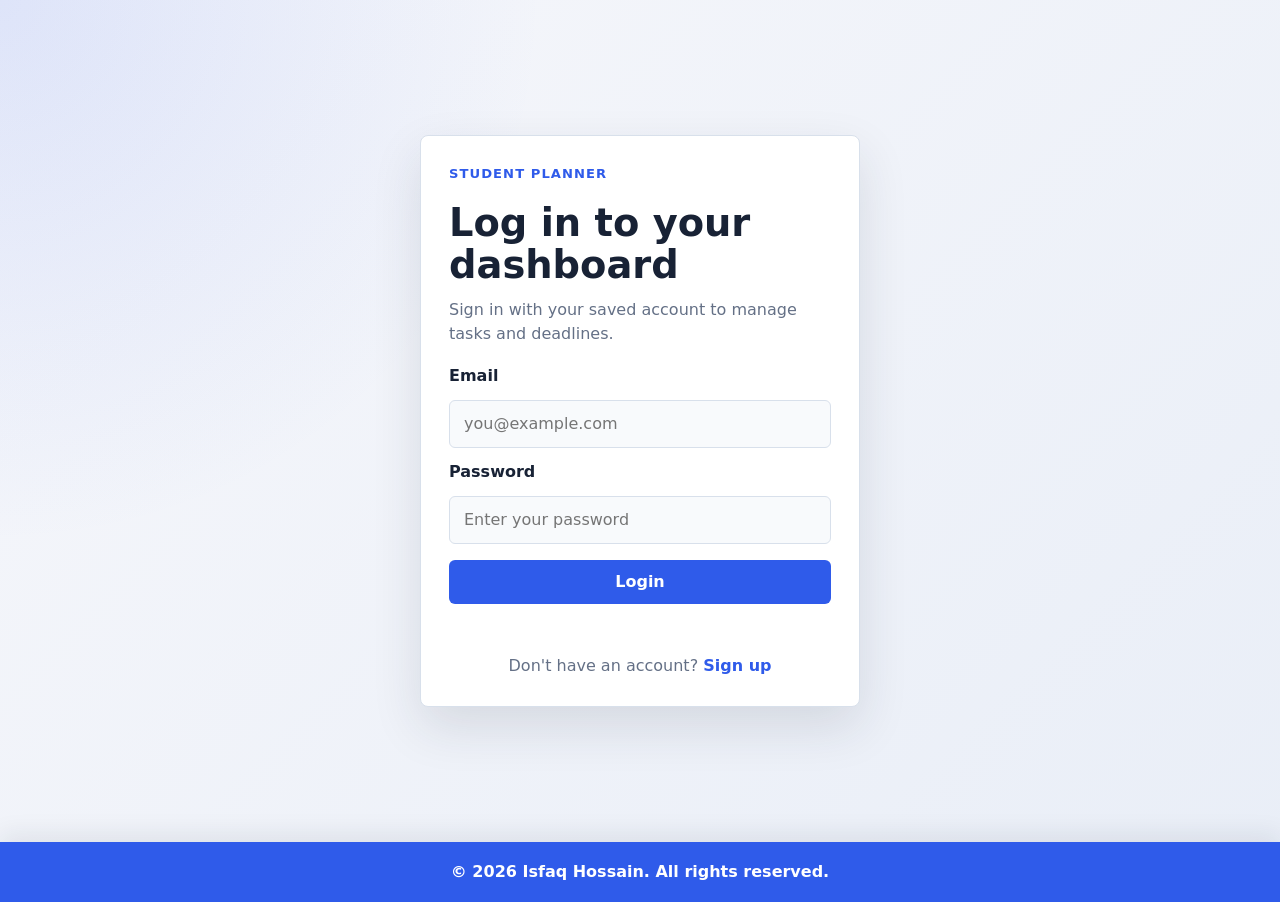
==== login.html @ cb1f7770 "Initial commit: Student Task Manager" ====
<!DOCTYPE html>
<html lang="en">
<head>
  <meta charset="UTF-8">
  <meta name="viewport" content="width=device-width, initial-scale=1.0">
  <title>Login | Student Task Manager</title>
  <link rel="stylesheet" href="style.css">
</head>
<body>
  <main class="page-content">
    <section class="login-view" aria-labelledby="login-title">
      <form id="login-form" class="login-card">
        <p class="eyebrow">Student Planner</p>
        <h1 id="login-title">Log in to your dashboard</h1>
        <p class="login-intro">Sign in with your saved account to manage tasks and deadlines.</p>

        <label for="email-input">Email</label>
        <input
          id="email-input"
          type="email"
          placeholder="you@example.com"
          autocomplete="email"
        >

        <label for="password-input">Password</label>
        <input
          id="password-input"
          type="password"
          placeholder="Enter your password"
          autocomplete="current-password"
        >

        <button type="submit">Login</button>
        <p id="login-message" class="login-message" aria-live="polite"></p>
        <p class="auth-switch">
          Don't have an account?
          <button id="show-signup-btn" type="button">Sign up</button>
        </p>
      </form>
    </section>
  </main>

  <footer class="site-footer">
    <p>&copy; 2026 Isfaq Hossain. All rights reserved.</p>
  </footer>

  <script src="script.js"></script>
</body>
</html>
---- style.css ----
/* Reset default spacing so the layout is easier to control. */
* {
  box-sizing: border-box;
  margin: 0;
  padding: 0;
}

:root {
  --bg: #f6f7fb;
  --bg-accent: #e9eef7;
  --panel: #ffffff;
  --panel-soft: #f8fafc;
  --text: #182235;
  --muted: #647086;
  --line: #d8e0eb;
  --primary: #2f5bea;
  --primary-dark: #244bc4;
  --primary-soft: #edf2ff;
  --success: #16815a;
  --success-soft: #e9f8f1;
  --danger: #c93f3f;
  --danger-soft: #fff0f0;
  --shadow: 0 20px 50px rgba(31, 41, 55, 0.12);
}

body {
  min-height: 100vh;
  font-family: system-ui, -apple-system, BlinkMacSystemFont, "Segoe UI", Arial, Helvetica, sans-serif;
  background:
    radial-gradient(circle at top left, rgba(47, 91, 234, 0.12), transparent 34rem),
    linear-gradient(135deg, var(--bg) 0%, var(--bg-accent) 100%);
  color: var(--text);
  line-height: 1.5;
  display: flex;
  flex-direction: column;
}

button,
input,
select {
  font: inherit;
}

button {
  border: 0;
  cursor: pointer;
  transition: background-color 160ms ease, color 160ms ease, border-color 160ms ease, transform 160ms ease;
}

.hidden {
  display: none;
}

.page-content {
  flex: 1;
}

.login-view {
  align-items: center;
  display: flex;
  justify-content: center;
  min-height: calc(100vh - 58px);
  padding: 48px 20px;
}

.login-card {
  width: min(440px, 100%);
  background: var(--panel);
  border: 1px solid var(--line);
  border-radius: 8px;
  box-shadow: var(--shadow);
  display: grid;
  gap: 12px;
  padding: 28px;
}

.login-card h1 {
  font-size: clamp(1.8rem, 6vw, 2.4rem);
}

.login-intro {
  color: var(--muted);
  margin-bottom: 6px;
}

.login-card label {
  font-weight: 700;
}

.login-card input {
  width: 100%;
  min-height: 48px;
  border: 1px solid var(--line);
  border-radius: 6px;
  background: var(--panel-soft);
  color: var(--text);
  padding: 0 14px;
}

.login-card input:focus {
  border-color: var(--primary);
  background: #ffffff;
  outline: none;
}

.login-card button,
.logout-btn {
  min-height: 44px;
  border-radius: 6px;
  padding: 0 16px;
  font-weight: 700;
}

.login-card button {
  background: var(--primary);
  color: #ffffff;
  margin-top: 4px;
}

.login-card button:hover,
.logout-btn:hover {
  background: var(--primary-dark);
}

.login-message {
  min-height: 22px;
  color: var(--danger);
  font-size: 0.92rem;
}

.login-message.success {
  color: var(--success);
}

.auth-switch {
  color: var(--muted);
  text-align: center;
}

.auth-switch button {
  min-height: auto;
  background: transparent;
  color: var(--primary);
  padding: 0;
  font-weight: 800;
}

.auth-switch button:hover {
  background: transparent;
  color: var(--primary-dark);
}

button:focus-visible,
input:focus-visible,
select:focus-visible {
  outline: 3px solid rgba(47, 91, 234, 0.22);
  outline-offset: 2px;
}

.app {
  width: min(980px, 100%);
  margin: 0 auto;
  padding: 52px 20px;
}

.app-header {
  display: flex;
  justify-content: space-between;
  align-items: flex-start;
  gap: 24px;
  margin-bottom: 26px;
}

.user-controls {
  display: flex;
  align-items: center;
  gap: 12px;
  flex-wrap: wrap;
  justify-content: flex-end;
}

.user-controls p {
  color: var(--muted);
  font-weight: 700;
}

.logout-btn {
  background: var(--primary);
  color: #ffffff;
}

.eyebrow {
  color: var(--primary);
  font-size: 0.82rem;
  font-weight: 700;
  letter-spacing: 0.08em;
  text-transform: uppercase;
}

h1 {
  margin-top: 6px;
  font-size: clamp(2rem, 5vw, 3.1rem);
  line-height: 1.1;
}

.intro {
  max-width: 650px;
  margin-top: 10px;
  color: var(--muted);
  font-size: 1.04rem;
}

.task-panel {
  background: var(--panel);
  border: 1px solid var(--line);
  border-radius: 8px;
  box-shadow: var(--shadow);
  padding: 26px;
}

.task-form label {
  display: block;
  margin-bottom: 8px;
  font-weight: 700;
}

.input-row {
  display: grid;
  grid-template-columns: minmax(220px, 1fr) 130px 160px 150px auto;
  gap: 12px;
  align-items: stretch;
}

.task-form input,
.task-form select {
  width: 100%;
  min-height: 50px;
  border: 1px solid var(--line);
  border-radius: 6px;
  background: var(--panel-soft);
  padding: 0 16px;
  color: var(--text);
}

.task-form input:focus,
.task-form select:focus {
  border-color: var(--primary);
  background: #ffffff;
  outline: none;
}

.task-form select {
  cursor: pointer;
}

.task-form button,
.filter-btn,
.edit-btn,
.delete-btn {
  min-height: 44px;
  border-radius: 6px;
  padding: 0 16px;
  font-weight: 700;
}

.task-form button {
  background: var(--primary);
  color: white;
  box-shadow: 0 10px 22px rgba(47, 91, 234, 0.22);
}

.task-form button:hover {
  background: var(--primary-dark);
  transform: translateY(-1px);
}

.form-message {
  min-height: 24px;
  margin-top: 8px;
  color: var(--danger);
  font-size: 0.92rem;
}

.summary-grid {
  display: grid;
  grid-template-columns: repeat(5, 1fr);
  gap: 12px;
  margin-top: 14px;
  border-top: 1px solid var(--line);
  padding-top: 18px;
}

.summary-item {
  display: grid;
  gap: 3px;
  border: 1px solid var(--line);
  border-radius: 8px;
  background: var(--panel-soft);
  padding: 14px;
}

.summary-label {
  color: var(--muted);
  font-size: 0.82rem;
  font-weight: 700;
  text-transform: uppercase;
}

.summary-item strong {
  color: var(--text);
  font-size: 1.55rem;
  line-height: 1;
}

.dashboard-tools {
  display: grid;
  grid-template-columns: minmax(240px, 1fr) minmax(220px, 280px);
  gap: 12px;
  margin-top: 18px;
}

.dashboard-tools label {
  display: grid;
  gap: 8px;
  color: var(--muted);
  font-size: 0.9rem;
  font-weight: 700;
}

.dashboard-tools input,
.dashboard-tools select {
  width: 100%;
  min-height: 44px;
  border: 1px solid var(--line);
  border-radius: 6px;
  background: var(--panel-soft);
  color: var(--text);
  padding: 0 14px;
}

.dashboard-tools input:focus,
.dashboard-tools select:focus {
  border-color: var(--primary);
  background: #ffffff;
  outline: none;
}

.toolbar {
  display: flex;
  align-items: center;
  justify-content: space-between;
  gap: 16px;
  margin: 18px 0;
  flex-wrap: wrap;
}

.filters {
  display: flex;
  flex-wrap: wrap;
  gap: 8px;
  border: 1px solid var(--line);
  border-radius: 8px;
  background: var(--panel-soft);
  padding: 4px;
}

.filter-btn {
  background: transparent;
  color: var(--muted);
  min-height: 36px;
}

.filter-btn.active {
  background: #ffffff;
  color: var(--primary);
  box-shadow: 0 4px 14px rgba(31, 41, 55, 0.1);
}

.category-filter-label {
  display: flex;
  align-items: center;
  gap: 8px;
  color: var(--muted);
  font-size: 0.9rem;
  font-weight: 700;
}

.category-filter-label select {
  min-height: 38px;
  border: 1px solid var(--line);
  border-radius: 6px;
  background: #ffffff;
  color: var(--text);
  padding: 0 12px;
}

.task-count {
  color: var(--muted);
  font-weight: 700;
  white-space: nowrap;
}

.task-list {
  display: grid;
  gap: 12px;
  list-style: none;
}

.task-item {
  display: grid;
  grid-template-columns: auto 1fr auto;
  align-items: center;
  gap: 12px;
  border: 1px solid var(--line);
  border-radius: 8px;
  padding: 14px;
  background: #ffffff;
  box-shadow: 0 8px 20px rgba(31, 41, 55, 0.05);
  transition: border-color 160ms ease, box-shadow 160ms ease;
}

.task-item.overdue {
  border-color: #f0b4b4;
  background: #fffafa;
}

.task-item:hover {
  border-color: #b8c5d8;
  box-shadow: 0 12px 26px rgba(31, 41, 55, 0.08);
}

.task-checkbox {
  width: 20px;
  height: 20px;
  accent-color: var(--success);
}

.task-text {
  overflow-wrap: anywhere;
  font-weight: 600;
}

.task-content {
  display: grid;
  gap: 8px;
}

.task-meta {
  display: flex;
  flex-wrap: wrap;
  gap: 6px;
}

.meta-pill {
  border-radius: 999px;
  padding: 4px 9px;
  font-size: 0.78rem;
  font-weight: 700;
  line-height: 1.2;
}

.priority-low {
  background: #edf7f2;
  color: #287057;
}

.priority-medium {
  background: var(--primary-soft);
  color: var(--primary-dark);
}

.priority-high {
  background: #fff4df;
  color: #986408;
}

.due-date {
  background: #f1f5f9;
  color: var(--muted);
}

.time-left {
  background: var(--success-soft);
  color: var(--success);
}

.time-left.muted {
  background: #f1f5f9;
  color: var(--muted);
}

.category-pill {
  background: #eef6ff;
  color: #25608f;
}

.overdue-label {
  background: var(--danger-soft);
  color: var(--danger);
}

.deadline-warning {
  background: #fff4df;
  color: #986408;
}

.task-item.completed .task-text {
  color: var(--muted);
  text-decoration: line-through;
}

.task-item.completed .task-meta {
  opacity: 0.72;
}

.task-actions {
  display: flex;
  gap: 8px;
}

.edit-btn {
  background: var(--primary-soft);
  color: var(--primary-dark);
}

.edit-btn:hover {
  background: #dbe6ff;
}

.delete-btn {
  background: var(--danger-soft);
  color: var(--danger);
  min-width: 86px;
}

.delete-btn:hover {
  background: #ffe0e0;
}

.empty-state {
  display: none;
  border: 1px dashed var(--line);
  border-radius: 8px;
  background: var(--panel-soft);
  padding: 28px 18px;
  color: var(--muted);
  text-align: center;
}

.empty-state.show {
  display: block;
}

.site-footer {
  width: 100%;
  background: var(--primary);
  color: #ffffff;
  padding: 18px 20px;
  text-align: center;
  font-weight: 700;
  box-shadow: 0 -8px 24px rgba(31, 41, 55, 0.08);
}

@media (max-width: 640px) {
  .app {
    padding: 28px 14px;
  }

  .app-header {
    display: block;
  }

  .user-controls {
    justify-content: flex-start;
    margin-top: 16px;
  }

  .logout-btn {
    width: 100%;
  }

  .login-card {
    padding: 22px;
  }

  .task-panel {
    padding: 18px;
  }

  .input-row,
  .toolbar,
  .task-item {
    grid-template-columns: 1fr;
  }

  .summary-grid {
    grid-template-columns: 1fr;
  }

  .dashboard-tools {
    grid-template-columns: 1fr;
  }

  .toolbar {
    display: grid;
    align-items: start;
  }

  .filters {
    width: 100%;
  }

  .category-filter-label {
    align-items: stretch;
    display: grid;
    width: 100%;
  }

  .filter-btn {
    flex: 1;
  }

  .task-count {
    white-space: normal;
  }

  .task-form button,
  .edit-btn,
  .delete-btn {
    width: 100%;
  }

  .task-actions {
    display: grid;
  }
}
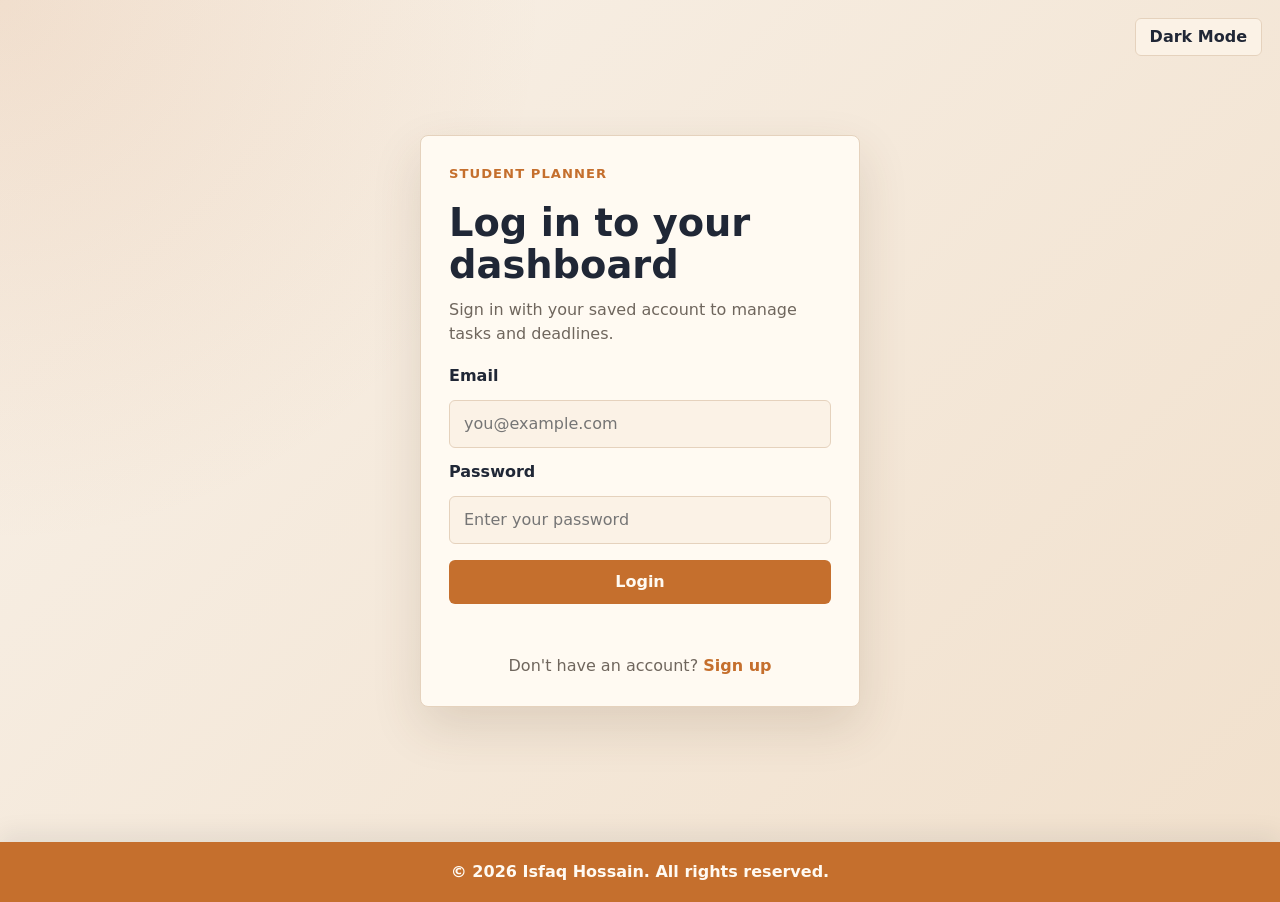
==== commit b92f10fc: "Complete v2 before admin and stats update" ====
--- a/login.html
+++ b/login.html
@@ -7,6 +7,8 @@
   <link rel="stylesheet" href="style.css">
 </head>
 <body>
+  <button id="theme-toggle" class="theme-toggle auth-theme-toggle" type="button" aria-pressed="false">Dark Mode</button>
+
   <main class="page-content">
     <section class="login-view" aria-labelledby="login-title">
       <form id="login-form" class="login-card">
--- a/style.css
+++ b/style.css
@@ -6,28 +6,52 @@
 }
 
 :root {
-  --bg: #f6f7fb;
-  --bg-accent: #e9eef7;
-  --panel: #ffffff;
-  --panel-soft: #f8fafc;
-  --text: #182235;
-  --muted: #647086;
-  --line: #d8e0eb;
-  --primary: #2f5bea;
-  --primary-dark: #244bc4;
-  --primary-soft: #edf2ff;
-  --success: #16815a;
-  --success-soft: #e9f8f1;
-  --danger: #c93f3f;
-  --danger-soft: #fff0f0;
-  --shadow: 0 20px 50px rgba(31, 41, 55, 0.12);
+  --bg: #f8f1e8;
+  --bg-accent: #f1e0cc;
+  --panel: #fffaf2;
+  --panel-soft: #fbf2e6;
+  --surface: #fff7ed;
+  --text: #202736;
+  --muted: #6f665d;
+  --line: #e5d2bd;
+  --primary: #c56f2d;
+  --primary-dark: #a85b22;
+  --primary-soft: #f7dfc5;
+  --success: #287a55;
+  --success-soft: #e7f3ea;
+  --danger: #b9473f;
+  --danger-soft: #fae8e5;
+  --warning: #a26213;
+  --warning-soft: #f8e7c5;
+  --shadow: 0 20px 50px rgba(82, 54, 28, 0.14);
+}
+
+body.dark-mode {
+  --bg: #181512;
+  --bg-accent: #27201a;
+  --panel: #211d19;
+  --panel-soft: #2b251f;
+  --surface: #302821;
+  --text: #f7efe4;
+  --muted: #c8b6a4;
+  --line: #4a3b2e;
+  --primary: #de8a45;
+  --primary-dark: #f0a45f;
+  --primary-soft: #49301f;
+  --success: #83d6a9;
+  --success-soft: #21382b;
+  --danger: #f09a90;
+  --danger-soft: #442724;
+  --warning: #f2bb63;
+  --warning-soft: #46321a;
+  --shadow: 0 20px 50px rgba(0, 0, 0, 0.34);
 }
 
 body {
   min-height: 100vh;
   font-family: system-ui, -apple-system, BlinkMacSystemFont, "Segoe UI", Arial, Helvetica, sans-serif;
   background:
-    radial-gradient(circle at top left, rgba(47, 91, 234, 0.12), transparent 34rem),
+    radial-gradient(circle at top left, rgba(197, 111, 45, 0.14), transparent 34rem),
     linear-gradient(135deg, var(--bg) 0%, var(--bg-accent) 100%);
   color: var(--text);
   line-height: 1.5;
@@ -45,6 +69,11 @@
   border: 0;
   cursor: pointer;
   transition: background-color 160ms ease, color 160ms ease, border-color 160ms ease, transform 160ms ease;
+}
+
+textarea {
+  font: inherit;
+  resize: vertical;
 }
 
 .hidden {
@@ -99,7 +128,7 @@
 
 .login-card input:focus {
   border-color: var(--primary);
-  background: #ffffff;
+  background: var(--surface);
   outline: none;
 }
 
@@ -113,7 +142,7 @@
 
 .login-card button {
   background: var(--primary);
-  color: #ffffff;
+  color: #fffaf2;
   margin-top: 4px;
 }
 
@@ -152,13 +181,14 @@
 
 button:focus-visible,
 input:focus-visible,
-select:focus-visible {
-  outline: 3px solid rgba(47, 91, 234, 0.22);
+select:focus-visible,
+textarea:focus-visible {
+  outline: 3px solid rgba(197, 111, 45, 0.24);
   outline-offset: 2px;
 }
 
 .app {
-  width: min(980px, 100%);
+  width: min(1120px, 100%);
   margin: 0 auto;
   padding: 52px 20px;
 }
@@ -186,7 +216,29 @@
 
 .logout-btn {
   background: var(--primary);
-  color: #ffffff;
+  color: #fffaf2;
+}
+
+.theme-toggle {
+  min-height: 38px;
+  border: 1px solid var(--line);
+  border-radius: 6px;
+  background: var(--panel-soft);
+  color: var(--text);
+  font-weight: 800;
+  padding: 0 14px;
+}
+
+.theme-toggle:hover {
+  border-color: var(--primary);
+  color: var(--primary-dark);
+}
+
+.auth-theme-toggle {
+  position: fixed;
+  right: 18px;
+  top: 18px;
+  z-index: 2;
 }
 
 .eyebrow {
@@ -218,6 +270,106 @@
   padding: 26px;
 }
 
+.profile-panel {
+  display: grid;
+  grid-template-columns: minmax(180px, 1fr) minmax(260px, 1.25fr);
+  gap: 20px;
+  align-items: start;
+  background: var(--panel);
+  border: 1px solid var(--line);
+  border-radius: 8px;
+  box-shadow: var(--shadow);
+  margin-bottom: 18px;
+  padding: 22px;
+}
+
+.section-kicker {
+  color: var(--primary);
+  font-size: 0.78rem;
+  font-weight: 800;
+  text-transform: uppercase;
+}
+
+.profile-panel h2 {
+  font-size: 1.35rem;
+  margin-top: 4px;
+}
+
+.profile-email {
+  color: var(--muted);
+  overflow-wrap: anywhere;
+}
+
+.profile-form {
+  display: grid;
+  gap: 8px;
+}
+
+.profile-form label {
+  font-weight: 800;
+}
+
+.profile-edit-row {
+  display: grid;
+  grid-template-columns: 1fr auto;
+  gap: 10px;
+}
+
+.profile-edit-row input,
+.profile-edit-row button {
+  min-height: 44px;
+  border-radius: 6px;
+}
+
+.profile-edit-row input {
+  width: 100%;
+  border: 1px solid var(--line);
+  background: var(--panel-soft);
+  color: var(--text);
+  padding: 0 14px;
+}
+
+.profile-edit-row input:focus {
+  border-color: var(--primary);
+  background: var(--surface);
+  outline: none;
+}
+
+.profile-edit-row button {
+  background: var(--primary);
+  color: #fffaf2;
+  font-weight: 800;
+  padding: 0 14px;
+}
+
+.profile-stats {
+  grid-column: 1 / -1;
+  display: grid;
+  grid-template-columns: repeat(4, 1fr);
+  gap: 10px;
+}
+
+.profile-stats div {
+  border: 1px solid var(--line);
+  border-radius: 8px;
+  background: var(--panel-soft);
+  padding: 12px;
+}
+
+.profile-stats dt {
+  color: var(--muted);
+  font-size: 0.78rem;
+  font-weight: 800;
+  text-transform: uppercase;
+}
+
+.profile-stats dd {
+  color: var(--text);
+  font-size: 1.2rem;
+  font-weight: 900;
+  margin-top: 2px;
+}
+
 .task-form label {
   display: block;
   margin-bottom: 8px;
@@ -232,20 +384,31 @@
 }
 
 .task-form input,
+.task-form select,
+.task-form textarea {
+  width: 100%;
+  border: 1px solid var(--line);
+  border-radius: 6px;
+  background: var(--panel-soft);
+  color: var(--text);
+}
+
+.task-form input,
 .task-form select {
-  width: 100%;
   min-height: 50px;
-  border: 1px solid var(--line);
-  border-radius: 6px;
-  background: var(--panel-soft);
   padding: 0 16px;
-  color: var(--text);
+}
+
+.task-form textarea {
+  min-height: 88px;
+  padding: 12px 16px;
 }
 
 .task-form input:focus,
-.task-form select:focus {
+.task-form select:focus,
+.task-form textarea:focus {
   border-color: var(--primary);
-  background: #ffffff;
+  background: var(--surface);
   outline: none;
 }
 
@@ -265,8 +428,8 @@
 
 .task-form button {
   background: var(--primary);
-  color: white;
-  box-shadow: 0 10px 22px rgba(47, 91, 234, 0.22);
+  color: #fffaf2;
+  box-shadow: 0 10px 22px rgba(197, 111, 45, 0.24);
 }
 
 .task-form button:hover {
@@ -281,9 +444,17 @@
   font-size: 0.92rem;
 }
 
+.form-message.success {
+  color: var(--success);
+}
+
+.notes-label {
+  margin-top: 14px;
+}
+
 .summary-grid {
   display: grid;
-  grid-template-columns: repeat(5, 1fr);
+  grid-template-columns: repeat(6, 1fr);
   gap: 12px;
   margin-top: 14px;
   border-top: 1px solid var(--line);
@@ -341,7 +512,7 @@
 .dashboard-tools input:focus,
 .dashboard-tools select:focus {
   border-color: var(--primary);
-  background: #ffffff;
+  background: var(--surface);
   outline: none;
 }
 
@@ -371,9 +542,9 @@
 }
 
 .filter-btn.active {
-  background: #ffffff;
+  background: var(--surface);
   color: var(--primary);
-  box-shadow: 0 4px 14px rgba(31, 41, 55, 0.1);
+  box-shadow: 0 4px 14px rgba(82, 54, 28, 0.12);
 }
 
 .category-filter-label {
@@ -389,7 +560,7 @@
   min-height: 38px;
   border: 1px solid var(--line);
   border-radius: 6px;
-  background: #ffffff;
+  background: var(--surface);
   color: var(--text);
   padding: 0 12px;
 }
@@ -414,19 +585,19 @@
   border: 1px solid var(--line);
   border-radius: 8px;
   padding: 14px;
-  background: #ffffff;
-  box-shadow: 0 8px 20px rgba(31, 41, 55, 0.05);
+  background: var(--surface);
+  box-shadow: 0 8px 20px rgba(82, 54, 28, 0.06);
   transition: border-color 160ms ease, box-shadow 160ms ease;
 }
 
 .task-item.overdue {
-  border-color: #f0b4b4;
-  background: #fffafa;
+  border-color: #e6aaa4;
+  background: var(--danger-soft);
 }
 
 .task-item:hover {
-  border-color: #b8c5d8;
-  box-shadow: 0 12px 26px rgba(31, 41, 55, 0.08);
+  border-color: #d3a276;
+  box-shadow: 0 12px 26px rgba(82, 54, 28, 0.1);
 }
 
 .task-checkbox {
@@ -445,6 +616,14 @@
   gap: 8px;
 }
 
+.task-notes {
+  max-width: 66ch;
+  color: var(--muted);
+  font-size: 0.95rem;
+  overflow-wrap: anywhere;
+  white-space: pre-wrap;
+}
+
 .task-meta {
   display: flex;
   flex-wrap: wrap;
@@ -460,8 +639,8 @@
 }
 
 .priority-low {
-  background: #edf7f2;
-  color: #287057;
+  background: var(--success-soft);
+  color: var(--success);
 }
 
 .priority-medium {
@@ -470,12 +649,12 @@
 }
 
 .priority-high {
-  background: #fff4df;
-  color: #986408;
+  background: var(--warning-soft);
+  color: var(--warning);
 }
 
 .due-date {
-  background: #f1f5f9;
+  background: var(--panel-soft);
   color: var(--muted);
 }
 
@@ -485,13 +664,13 @@
 }
 
 .time-left.muted {
-  background: #f1f5f9;
+  background: var(--panel-soft);
   color: var(--muted);
 }
 
 .category-pill {
-  background: #eef6ff;
-  color: #25608f;
+  background: var(--primary-soft);
+  color: var(--primary-dark);
 }
 
 .overdue-label {
@@ -500,8 +679,8 @@
 }
 
 .deadline-warning {
-  background: #fff4df;
-  color: #986408;
+  background: var(--warning-soft);
+  color: var(--warning);
 }
 
 .task-item.completed .task-text {
@@ -524,7 +703,109 @@
 }
 
 .edit-btn:hover {
-  background: #dbe6ff;
+  background: var(--primary);
+  color: #fffaf2;
+}
+
+.subtask-area {
+  display: grid;
+  gap: 8px;
+  border-top: 1px solid var(--line);
+  margin-top: 4px;
+  padding-top: 10px;
+}
+
+.subtask-progress {
+  color: var(--muted);
+  font-size: 0.86rem;
+  font-weight: 800;
+}
+
+.subtask-list {
+  display: grid;
+  gap: 6px;
+  list-style: none;
+}
+
+.subtask-item {
+  display: grid;
+  grid-template-columns: 1fr auto;
+  gap: 8px;
+  align-items: center;
+  border: 1px solid var(--line);
+  border-radius: 6px;
+  background: var(--panel-soft);
+  padding: 8px;
+}
+
+.subtask-item label {
+  display: flex;
+  align-items: center;
+  gap: 8px;
+  min-width: 0;
+  color: var(--text);
+}
+
+.subtask-item span {
+  overflow-wrap: anywhere;
+}
+
+.subtask-checkbox {
+  width: 16px;
+  height: 16px;
+  accent-color: var(--primary);
+  flex: 0 0 auto;
+}
+
+.delete-subtask-btn,
+.add-subtask-btn {
+  min-height: 34px;
+  border-radius: 6px;
+  font-size: 0.84rem;
+  font-weight: 800;
+  padding: 0 10px;
+}
+
+.delete-subtask-btn {
+  background: var(--danger-soft);
+  color: var(--danger);
+}
+
+.delete-subtask-btn:hover {
+  background: var(--danger);
+  color: #fffaf2;
+}
+
+.subtask-add-row {
+  display: grid;
+  grid-template-columns: 1fr auto;
+  gap: 8px;
+}
+
+.subtask-input {
+  width: 100%;
+  min-height: 36px;
+  border: 1px solid var(--line);
+  border-radius: 6px;
+  background: var(--panel-soft);
+  color: var(--text);
+  padding: 0 10px;
+}
+
+.subtask-input:focus {
+  border-color: var(--primary);
+  background: var(--surface);
+  outline: none;
+}
+
+.add-subtask-btn {
+  background: var(--primary-soft);
+  color: var(--primary-dark);
+}
+
+.add-subtask-btn:hover {
+  background: var(--primary);
+  color: #fffaf2;
 }
 
 .delete-btn {
@@ -534,7 +815,8 @@
 }
 
 .delete-btn:hover {
-  background: #ffe0e0;
+  background: var(--danger);
+  color: #fffaf2;
 }
 
 .empty-state {
@@ -554,7 +836,7 @@
 .site-footer {
   width: 100%;
   background: var(--primary);
-  color: #ffffff;
+  color: #fffaf2;
   padding: 18px 20px;
   text-align: center;
   font-weight: 700;
@@ -588,13 +870,20 @@
   }
 
   .input-row,
+  .profile-panel,
+  .profile-edit-row,
+  .profile-stats,
   .toolbar,
   .task-item {
     grid-template-columns: 1fr;
   }
 
+  .profile-panel {
+    padding: 18px;
+  }
+
   .summary-grid {
-    grid-template-columns: 1fr;
+    grid-template-columns: repeat(2, 1fr);
   }
 
   .dashboard-tools {
@@ -633,4 +922,16 @@
   .task-actions {
     display: grid;
   }
-}
+
+  .subtask-add-row,
+  .subtask-item {
+    grid-template-columns: 1fr;
+  }
+}
+
+@media (min-width: 641px) and (max-width: 980px) {
+  .summary-grid,
+  .profile-stats {
+    grid-template-columns: repeat(3, 1fr);
+  }
+}
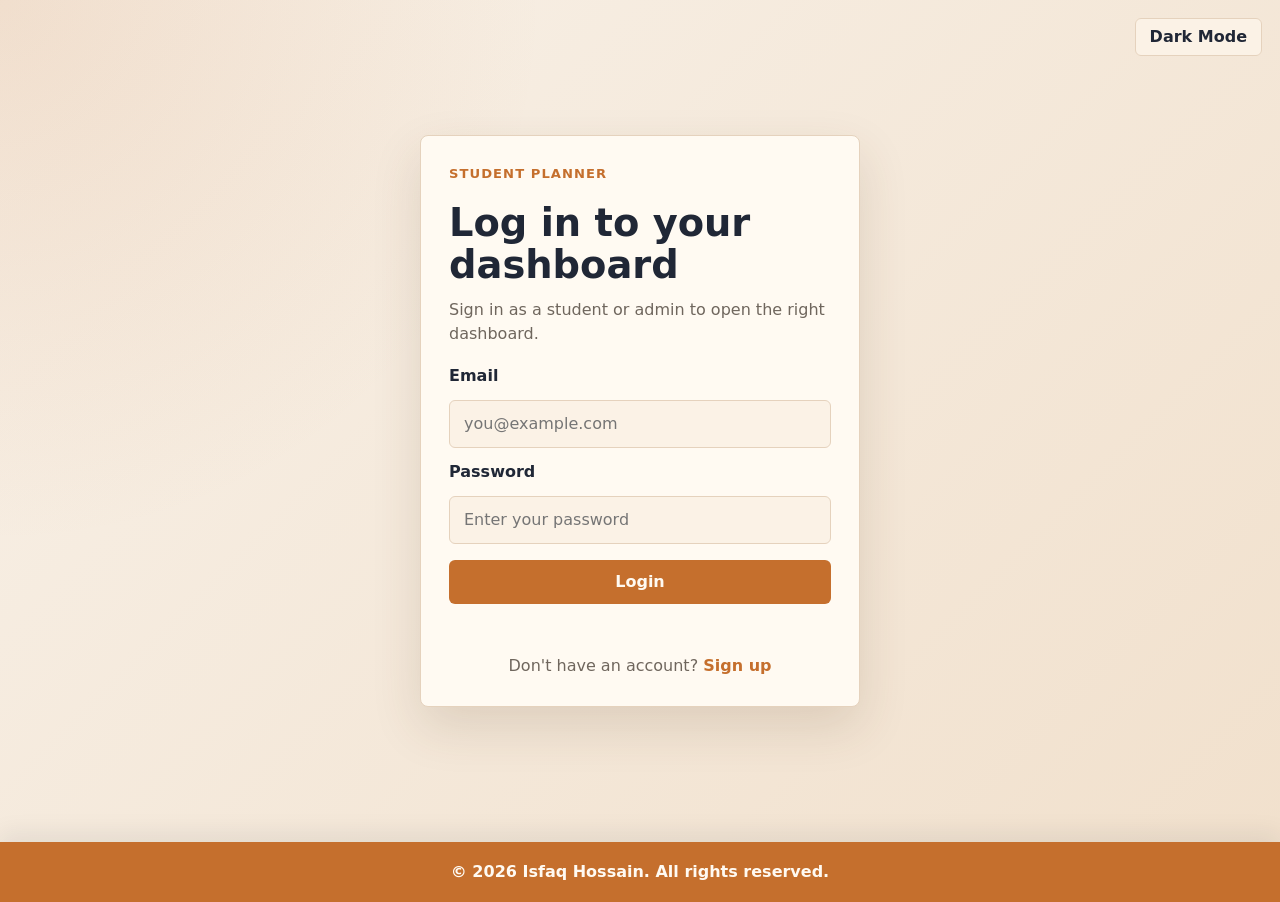
==== commit 2485503f: "Complete admin and student stats before visual analytics update" ====
--- a/login.html
+++ b/login.html
@@ -14,7 +14,7 @@
       <form id="login-form" class="login-card">
         <p class="eyebrow">Student Planner</p>
         <h1 id="login-title">Log in to your dashboard</h1>
-        <p class="login-intro">Sign in with your saved account to manage tasks and deadlines.</p>
+        <p class="login-intro">Sign in as a student or admin to open the right dashboard.</p>
 
         <label for="email-input">Email</label>
         <input
--- a/style.css
+++ b/style.css
@@ -262,12 +262,19 @@
   font-size: 1.04rem;
 }
 
-.task-panel {
+.task-panel,
+.progress-panel,
+.admin-panel {
   background: var(--panel);
   border: 1px solid var(--line);
   border-radius: 8px;
   box-shadow: var(--shadow);
   padding: 26px;
+}
+
+.progress-panel,
+.admin-panel {
+  margin-bottom: 18px;
 }
 
 .profile-panel {
@@ -288,6 +295,27 @@
   font-size: 0.78rem;
   font-weight: 800;
   text-transform: uppercase;
+}
+
+.section-heading-row {
+  display: flex;
+  justify-content: space-between;
+  gap: 16px;
+  align-items: flex-start;
+  margin-bottom: 16px;
+}
+
+.section-heading-row h2 {
+  font-size: 1.35rem;
+  margin-top: 4px;
+}
+
+.section-note {
+  color: var(--muted);
+  font-size: 0.9rem;
+  font-weight: 700;
+  max-width: 280px;
+  text-align: right;
 }
 
 .profile-panel h2 {
@@ -461,6 +489,86 @@
   padding-top: 18px;
 }
 
+.progress-grid,
+.admin-summary-grid {
+  display: grid;
+  gap: 12px;
+}
+
+.progress-grid {
+  grid-template-columns: repeat(3, 1fr);
+}
+
+.admin-summary-grid {
+  grid-template-columns: repeat(3, 1fr);
+}
+
+.accent-stat {
+  border-color: var(--primary);
+  background: var(--primary-soft);
+}
+
+.insight-grid {
+  display: grid;
+  grid-template-columns: repeat(2, 1fr);
+  gap: 12px;
+  margin-top: 12px;
+}
+
+.insight-card,
+.category-progress {
+  border: 1px solid var(--line);
+  border-radius: 8px;
+  background: var(--panel-soft);
+  padding: 14px;
+}
+
+.insight-card {
+  display: grid;
+  gap: 5px;
+}
+
+.insight-card span,
+.category-progress h3 {
+  color: var(--muted);
+  font-size: 0.82rem;
+  font-weight: 800;
+  text-transform: uppercase;
+}
+
+.insight-card strong {
+  color: var(--text);
+  font-size: 1rem;
+}
+
+.category-progress {
+  margin-top: 12px;
+}
+
+.category-progress ul {
+  display: grid;
+  grid-template-columns: repeat(4, 1fr);
+  gap: 8px;
+  list-style: none;
+  margin-top: 10px;
+}
+
+.category-progress li {
+  display: flex;
+  justify-content: space-between;
+  gap: 10px;
+  border: 1px solid var(--line);
+  border-radius: 6px;
+  background: var(--surface);
+  color: var(--muted);
+  padding: 10px;
+}
+
+.category-progress strong {
+  color: var(--text);
+  white-space: nowrap;
+}
+
 .summary-item {
   display: grid;
   gap: 3px;
@@ -817,6 +925,158 @@
 .delete-btn:hover {
   background: var(--danger);
   color: #fffaf2;
+}
+
+.admin-user-list {
+  display: grid;
+  gap: 12px;
+}
+
+.admin-user-card {
+  display: grid;
+  gap: 14px;
+  border: 1px solid var(--line);
+  border-radius: 8px;
+  background: var(--surface);
+  padding: 16px;
+}
+
+.admin-user-main {
+  display: flex;
+  justify-content: space-between;
+  gap: 14px;
+  align-items: flex-start;
+}
+
+.admin-user-main h3 {
+  font-size: 1.08rem;
+}
+
+.admin-user-main p {
+  color: var(--muted);
+  overflow-wrap: anywhere;
+}
+
+.status-pill {
+  border-radius: 999px;
+  font-size: 0.78rem;
+  font-weight: 900;
+  padding: 5px 10px;
+  white-space: nowrap;
+}
+
+.status-active {
+  background: var(--success-soft);
+  color: var(--success);
+}
+
+.status-blocked {
+  background: var(--danger-soft);
+  color: var(--danger);
+}
+
+.admin-user-details {
+  display: grid;
+  grid-template-columns: repeat(4, 1fr);
+  gap: 8px;
+}
+
+.admin-user-details div {
+  border: 1px solid var(--line);
+  border-radius: 6px;
+  background: var(--panel-soft);
+  padding: 9px;
+}
+
+.admin-user-details dt {
+  color: var(--muted);
+  font-size: 0.72rem;
+  font-weight: 800;
+  text-transform: uppercase;
+}
+
+.admin-user-details dd {
+  color: var(--text);
+  font-weight: 800;
+  margin-top: 2px;
+  overflow-wrap: anywhere;
+}
+
+.admin-actions {
+  display: flex;
+  flex-wrap: wrap;
+  gap: 8px;
+}
+
+.admin-actions button {
+  min-height: 38px;
+  border-radius: 6px;
+  font-weight: 800;
+  padding: 0 12px;
+}
+
+.warning-action {
+  background: var(--warning-soft);
+  color: var(--warning);
+}
+
+.warning-action:hover {
+  background: var(--warning);
+  color: #fffaf2;
+}
+
+.success-action {
+  background: var(--success-soft);
+  color: var(--success);
+}
+
+.success-action:hover {
+  background: var(--success);
+  color: #fffaf2;
+}
+
+.secondary-action {
+  background: var(--primary-soft);
+  color: var(--primary-dark);
+}
+
+.secondary-action:hover {
+  background: var(--primary);
+  color: #fffaf2;
+}
+
+.danger-action {
+  background: var(--danger-soft);
+  color: var(--danger);
+}
+
+.danger-action:hover {
+  background: var(--danger);
+  color: #fffaf2;
+}
+
+.admin-log-list {
+  display: grid;
+  gap: 8px;
+  list-style: none;
+}
+
+.admin-log-list li {
+  display: flex;
+  justify-content: space-between;
+  gap: 14px;
+  border: 1px solid var(--line);
+  border-radius: 6px;
+  background: var(--panel-soft);
+  color: var(--text);
+  padding: 10px 12px;
+}
+
+.admin-log-list time {
+  color: var(--muted);
+  flex: 0 0 auto;
+  font-size: 0.88rem;
+  font-weight: 700;
 }
 
 .empty-state {
@@ -873,9 +1133,26 @@
   .profile-panel,
   .profile-edit-row,
   .profile-stats,
+  .progress-grid,
+  .insight-grid,
+  .category-progress ul,
+  .admin-summary-grid,
+  .admin-user-details,
   .toolbar,
   .task-item {
     grid-template-columns: 1fr;
+  }
+
+  .section-heading-row,
+  .admin-user-main,
+  .admin-log-list li {
+    display: grid;
+    text-align: left;
+  }
+
+  .section-note {
+    max-width: none;
+    text-align: left;
   }
 
   .profile-panel {
@@ -915,7 +1192,8 @@
 
   .task-form button,
   .edit-btn,
-  .delete-btn {
+  .delete-btn,
+  .admin-actions button {
     width: 100%;
   }
 
@@ -931,7 +1209,14 @@
 
 @media (min-width: 641px) and (max-width: 980px) {
   .summary-grid,
-  .profile-stats {
+  .profile-stats,
+  .progress-grid,
+  .admin-summary-grid,
+  .admin-user-details {
     grid-template-columns: repeat(3, 1fr);
   }
-}
+
+  .category-progress ul {
+    grid-template-columns: repeat(2, 1fr);
+  }
+}
